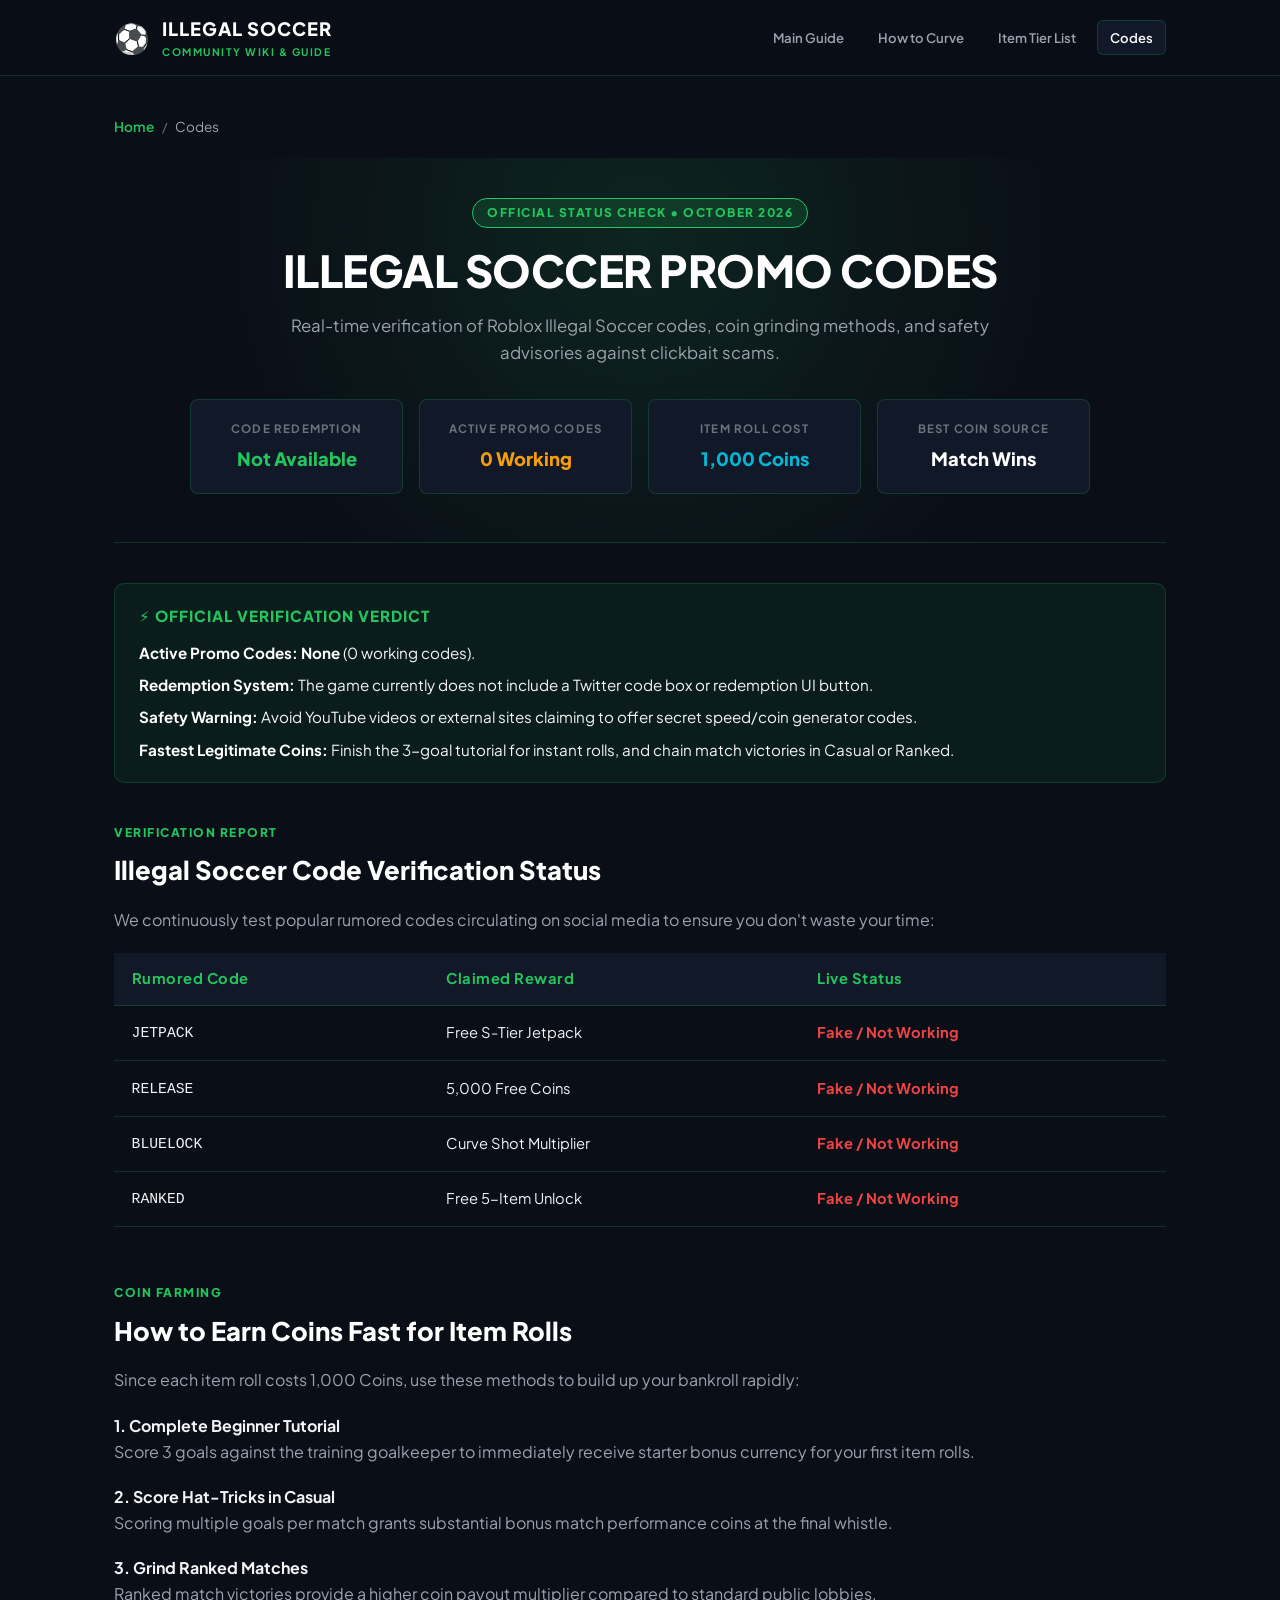
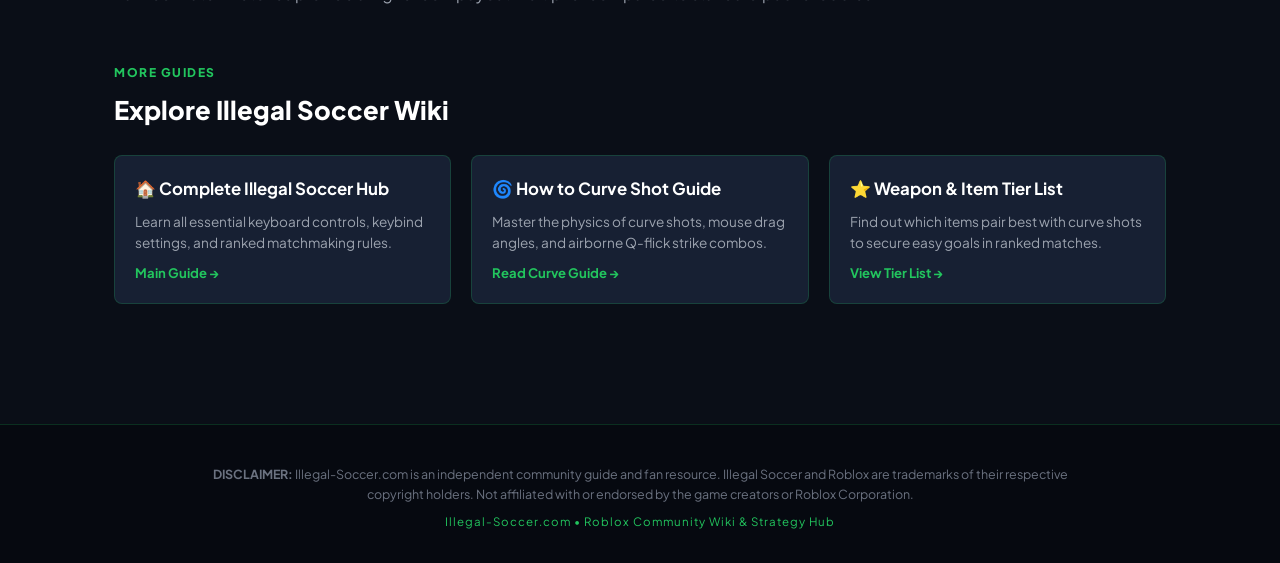
==== codes/index.html @ def61ebc "Initial commit: Illegal-Soccer.com complete community wiki, curve shot guide, tier list, codes, and " ====
<!DOCTYPE html>
<html lang="en">
<head>
  <meta charset="UTF-8">
  <meta name="viewport" content="width=device-width, initial-scale=1.0">
  <title>Illegal Soccer Codes (October 2026) - Working Promo Codes & Free Coins Guide</title>
  <meta name="description" content="Check the latest Roblox Illegal Soccer codes for October 2026. Official code verification, how to get free coins for item rolls, and scam prevention.">
  <meta name="keywords" content="illegal soccer codes, illegal soccer roblox codes, illegal soccer promo codes, illegal soccer free coins, illegal soccer secret codes">
  
  <link rel="canonical" href="https://illegal-soccer.com/codes/">
  <meta property="og:title" content="Illegal Soccer Codes (October 2026) - Working Status & Free Coins">
  <meta property="og:description" content="Verified status of Roblox Illegal Soccer promo codes. Learn how to earn free coins and avoid fake code scams.">
  <meta property="og:type" content="article">
  <meta property="og:url" content="https://illegal-soccer.com/codes/">
  <link rel="icon" href="data:image/svg+xml,<svg xmlns=%22http://www.w3.org/2000/svg%22 viewBox=%220 0 100 100%22><text y=%22.9em%22 font-size=%2290%22>⚽</text></svg>">
  
  <!-- Structured Data JSON-LD -->
  <script type="application/ld+json">
  {
    "@context": "https://schema.org",
    "@graph": [
      {
        "@type": "BreadcrumbList",
        "itemListElement": [
          {
            "@type": "ListItem",
            "position": 1,
            "name": "Home",
            "item": "https://illegal-soccer.com/"
          },
          {
            "@type": "ListItem",
            "position": 2,
            "name": "Codes",
            "item": "https://illegal-soccer.com/codes/"
          }
        ]
      },
      {
        "@type": "Article",
        "@id": "https://illegal-soccer.com/codes/#article",
        "headline": "Roblox Illegal Soccer Promo Codes & Verification Status (2026)",
        "description": "Real-time verification of Roblox Illegal Soccer codes, coin grinding methods, and safety warnings.",
        "inLanguage": "en-US",
        "datePublished": "2026-10-04",
        "dateModified": "2026-10-04",
        "author": {
          "@type": "Organization",
          "name": "Illegal Soccer Community Wiki"
        }
      },
      {
        "@type": "FAQPage",
        "mainEntity": [
          {
            "@type": "Question",
            "name": "Are there any working codes for Illegal Soccer?",
            "acceptedAnswer": {
              "@type": "Answer",
              "text": "No. As of October 2026, Illegal Soccer does NOT have an active code redemption menu or text box."
            }
          },
          {
            "@type": "Question",
            "name": "How do you earn free Coins for item rolls in Illegal Soccer?",
            "acceptedAnswer": {
              "@type": "Answer",
              "text": "Complete the beginner tutorial (score 3 goals), play public matches, win ranked games, and complete match milestones to earn Coins for 1,000-coin item shop rolls."
            }
          }
        ]
      }
    ]
  }
  </script>

  <!-- Google Fonts -->
  <link rel="preconnect" href="https://fonts.googleapis.com">
  <link rel="preconnect" href="https://fonts.gstatic.com" crossorigin>
  <link href="https://fonts.googleapis.com/css2?family=Plus+Jakarta+Sans:wght@400;500;600;700;800;900&family=JetBrains+Mono:wght@600;700&display=swap" rel="stylesheet">
  
  <link rel="stylesheet" href="../style.css">
</head>
<body>
  <!-- Header Bar -->
  <header class="site-header">
    <div class="header-content">
      <a href="/" class="brand-logo">
        <span class="ball-icon">⚽</span>
        <div class="logo-text">
          <span class="brand-title">ILLEGAL SOCCER</span>
          <span class="brand-sub">COMMUNITY WIKI & GUIDE</span>
        </div>
      </a>
      <nav class="top-nav">
        <a href="/" class="nav-link">Main Guide</a>
        <a href="/how-to-curve/" class="nav-link">How to Curve</a>
        <a href="/tier-list/" class="nav-link">Item Tier List</a>
        <a href="/codes/" class="nav-link active">Codes</a>
      </nav>
    </div>
  </header>

  <!-- Main Container -->
  <main class="main-content">
    <!-- Breadcrumbs -->
    <nav class="breadcrumbs-nav" aria-label="Breadcrumb">
      <a href="/">Home</a>
      <span class="sep">/</span>
      <span class="current">Codes</span>
    </nav>

    <!-- Hero Banner -->
    <section class="hero-section">
      <div class="badge-tag">OFFICIAL STATUS CHECK • OCTOBER 2026</div>
      <h1 class="hero-title">ILLEGAL SOCCER PROMO CODES</h1>
      <p class="hero-sub">
        Real-time verification of Roblox Illegal Soccer codes, coin grinding methods, and safety advisories against clickbait scams.
      </p>
      
      <!-- Key Stats Callout -->
      <div class="quick-facts-grid">
        <div class="fact-card">
          <div class="fact-label">CODE REDEMPTION</div>
          <div class="fact-val text-accent">Not Available</div>
        </div>
        <div class="fact-card">
          <div class="fact-label">ACTIVE PROMO CODES</div>
          <div class="fact-val text-gold">0 Working</div>
        </div>
        <div class="fact-card">
          <div class="fact-label">ITEM ROLL COST</div>
          <div class="fact-val text-cyan">1,000 Coins</div>
        </div>
        <div class="fact-card">
          <div class="fact-label">BEST COIN SOURCE</div>
          <div class="fact-val">Match Wins</div>
        </div>
      </div>
    </section>

    <!-- GEO Direct Answer Box -->
    <div class="geo-direct-answer">
      <h3>⚡ Official Verification Verdict</h3>
      <ul>
        <li><strong>Active Promo Codes:</strong> <strong>None</strong> (0 working codes).</li>
        <li><strong>Redemption System:</strong> The game currently does not include a Twitter code box or redemption UI button.</li>
        <li><strong>Safety Warning:</strong> Avoid YouTube videos or external sites claiming to offer secret speed/coin generator codes.</li>
        <li><strong>Fastest Legitimate Coins:</strong> Finish the 3-goal tutorial for instant rolls, and chain match victories in Casual or Ranked.</li>
      </ul>
    </div>

    <!-- Code Verification Table -->
    <section class="content-block">
      <div class="section-badge">VERIFICATION REPORT</div>
      <h2>Illegal Soccer Code Verification Status</h2>
      <p>
        We continuously test popular rumored codes circulating on social media to ensure you don't waste your time:
      </p>

      <div class="table-responsive">
        <table class="data-table">
          <thead>
            <tr>
              <th>Rumored Code</th>
              <th>Claimed Reward</th>
              <th>Live Status</th>
            </tr>
          </thead>
          <tbody>
            <tr>
              <td><code>JETPACK</code></td>
              <td>Free S-Tier Jetpack</td>
              <td><span style="color: #ef4444; font-weight:700;">Fake / Not Working</span></td>
            </tr>
            <tr>
              <td><code>RELEASE</code></td>
              <td>5,000 Free Coins</td>
              <td><span style="color: #ef4444; font-weight:700;">Fake / Not Working</span></td>
            </tr>
            <tr>
              <td><code>BLUELOCK</code></td>
              <td>Curve Shot Multiplier</td>
              <td><span style="color: #ef4444; font-weight:700;">Fake / Not Working</span></td>
            </tr>
            <tr>
              <td><code>RANKED</code></td>
              <td>Free 5-Item Unlock</td>
              <td><span style="color: #ef4444; font-weight:700;">Fake / Not Working</span></td>
            </tr>
          </tbody>
        </table>
      </div>
    </section>

    <!-- How to Get Free Coins -->
    <section class="content-block">
      <div class="section-badge">COIN FARMING</div>
      <h2>How to Earn Coins Fast for Item Rolls</h2>
      <p>
        Since each item roll costs 1,000 Coins, use these methods to build up your bankroll rapidly:
      </p>

      <div class="tips-grid">
        <div class="tip-box">
          <h4>1. Complete Beginner Tutorial</h4>
          <p>Score 3 goals against the training goalkeeper to immediately receive starter bonus currency for your first item rolls.</p>
        </div>
        <div class="tip-box">
          <h4>2. Score Hat-Tricks in Casual</h4>
          <p>Scoring multiple goals per match grants substantial bonus match performance coins at the final whistle.</p>
        </div>
        <div class="tip-box">
          <h4>3. Grind Ranked Matches</h4>
          <p>Ranked match victories provide a higher coin payout multiplier compared to standard public lobbies.</p>
        </div>
      </div>
    </section>

    <!-- Hub Cards Navigation -->
    <section class="content-block">
      <div class="section-badge">MORE GUIDES</div>
      <h2>Explore Illegal Soccer Wiki</h2>
      <div class="hub-nav-grid">
        <a href="/" class="hub-card">
          <h4>🏠 Complete Illegal Soccer Hub</h4>
          <p>Learn all essential keyboard controls, keybind settings, and ranked matchmaking rules.</p>
          <span class="hub-link-text">Main Guide →</span>
        </a>
        <a href="/how-to-curve/" class="hub-card">
          <h4>🌀 How to Curve Shot Guide</h4>
          <p>Master the physics of curve shots, mouse drag angles, and airborne Q-flick strike combos.</p>
          <span class="hub-link-text">Read Curve Guide →</span>
        </a>
        <a href="/tier-list/" class="hub-card">
          <h4>⭐ Weapon & Item Tier List</h4>
          <p>Find out which items pair best with curve shots to secure easy goals in ranked matches.</p>
          <span class="hub-link-text">View Tier List →</span>
        </a>
      </div>
    </section>
  </main>

  <!-- Site Footer -->
  <footer class="site-footer">
    <div class="footer-content">
      <p class="disclaimer-text">
        <strong>DISCLAIMER:</strong> Illegal-Soccer.com is an independent community guide and fan resource. Illegal Soccer and Roblox are trademarks of their respective copyright holders. Not affiliated with or endorsed by the game creators or Roblox Corporation.
      </p>
      <p class="copyright-sub">Illegal-Soccer.com • Roblox Community Wiki & Strategy Hub</p>
    </div>
  </footer>

  <script src="../app.js"></script>
</body>
</html>
---- style.css ----
:root {
  --bg-main: #0a0e17;
  --bg-card: #111827;
  --bg-card-hover: #172033;
  --border-color: rgba(34, 197, 94, 0.2);
  --border-glow: rgba(34, 197, 94, 0.4);
  --primary-accent: #22c55e;
  --primary-hover: #16a34a;
  --accent-cyan: #06b6d4;
  --accent-gold: #f59e0b;
  --accent-red: #ef4444;
  --text-main: #f3f4f6;
  --text-muted: #9ca3af;
  --text-dim: #6b7280;
  --font-sans: 'Plus Jakarta Sans', system-ui, -apple-system, sans-serif;
  --font-mono: 'JetBrains Mono', monospace;
}

* {
  box-sizing: border-box;
  margin: 0;
  padding: 0;
}

body {
  background-color: var(--bg-main);
  color: var(--text-main);
  font-family: var(--font-sans);
  line-height: 1.6;
  min-height: 100vh;
  display: flex;
  flex-direction: column;
}

/* Header */
.site-header {
  background: rgba(10, 14, 23, 0.92);
  backdrop-filter: blur(12px);
  border-bottom: 1px solid var(--border-color);
  position: sticky;
  top: 0;
  z-index: 100;
}

.header-content {
  max-width: 1100px;
  margin: 0 auto;
  padding: 0.9rem 1.5rem;
  display: flex;
  align-items: center;
  justify-content: space-between;
  flex-wrap: wrap;
  gap: 1rem;
}

.brand-logo {
  display: flex;
  align-items: center;
  gap: 0.75rem;
  text-decoration: none;
  color: #fff;
}

.ball-icon {
  font-size: 1.8rem;
}

.logo-text {
  display: flex;
  flex-direction: column;
}

.brand-title {
  font-weight: 900;
  font-size: 1.15rem;
  letter-spacing: 1px;
}

.brand-sub {
  font-size: 0.65rem;
  font-weight: 700;
  letter-spacing: 1.5px;
  color: var(--primary-accent);
}

.top-nav {
  display: flex;
  gap: 0.5rem;
  flex-wrap: wrap;
}

.nav-link {
  color: var(--text-muted);
  text-decoration: none;
  font-size: 0.82rem;
  font-weight: 600;
  padding: 0.35rem 0.75rem;
  border-radius: 6px;
  border: 1px solid transparent;
  transition: all 0.2s ease;
}

.nav-link:hover, .nav-link.active {
  color: #fff;
  border-color: var(--border-color);
  background: var(--bg-card);
}

/* Main Container */
.main-content {
  max-width: 1100px;
  margin: 0 auto;
  padding: 2rem 1.5rem 4rem 1.5rem;
  width: 100%;
}

/* Breadcrumbs */
.breadcrumbs-nav {
  padding: 0.5rem 0 1.25rem 0;
  font-size: 0.85rem;
  color: var(--text-dim);
  display: flex;
  align-items: center;
  gap: 0.5rem;
  flex-wrap: wrap;
}

.breadcrumbs-nav a {
  color: var(--primary-accent);
  text-decoration: none;
  font-weight: 600;
}

.breadcrumbs-nav a:hover {
  text-decoration: underline;
}

.breadcrumbs-nav .sep {
  color: var(--text-dim);
  font-size: 0.8rem;
}

.breadcrumbs-nav .current {
  color: var(--text-muted);
}

/* Hero Section */
.hero-section {
  text-align: center;
  padding: 2.5rem 1rem 3rem 1rem;
  background: radial-gradient(circle at 50% 20%, rgba(34, 197, 94, 0.12) 0%, rgba(10, 14, 23, 0) 70%);
  border-bottom: 1px solid var(--border-color);
  margin-bottom: 2.5rem;
}

.badge-tag {
  display: inline-block;
  padding: 0.3rem 0.85rem;
  background: rgba(34, 197, 94, 0.15);
  border: 1px solid var(--primary-accent);
  color: var(--primary-accent);
  font-size: 0.75rem;
  font-weight: 800;
  border-radius: 20px;
  letter-spacing: 1.5px;
  margin-bottom: 1rem;
}

.hero-title {
  font-size: clamp(2rem, 5vw, 2.75rem);
  font-weight: 900;
  line-height: 1.2;
  margin-bottom: 1rem;
  letter-spacing: -0.5px;
  color: #fff;
}

.hero-sub {
  max-width: 760px;
  margin: 0 auto 2rem auto;
  color: var(--text-muted);
  font-size: 1.05rem;
  line-height: 1.6;
}

/* Quick Facts Grid */
.quick-facts-grid {
  display: grid;
  grid-template-columns: repeat(auto-fit, minmax(200px, 1fr));
  gap: 1rem;
  max-width: 900px;
  margin: 0 auto;
}

.fact-card {
  background: var(--bg-card);
  border: 1px solid var(--border-color);
  border-radius: 8px;
  padding: 1.25rem 1rem;
  text-align: center;
}

.fact-label {
  font-size: 0.72rem;
  font-weight: 700;
  letter-spacing: 1.2px;
  color: var(--text-dim);
  margin-bottom: 0.35rem;
}

.fact-val {
  font-size: 1.15rem;
  font-weight: 800;
  color: #fff;
}

.text-accent { color: var(--primary-accent); }
.text-cyan { color: var(--accent-cyan); }
.text-gold { color: var(--accent-gold); }
.text-red { color: var(--accent-red); }

/* GEO Direct Answer Box */
.geo-direct-answer {
  background: rgba(34, 197, 94, 0.08);
  border: 1px solid var(--border-color);
  border-radius: 10px;
  padding: 1.25rem 1.5rem;
  margin-bottom: 2.5rem;
}

.geo-direct-answer h3 {
  font-size: 0.95rem;
  font-weight: 800;
  letter-spacing: 1px;
  color: var(--primary-accent);
  margin-bottom: 0.75rem;
  text-transform: uppercase;
}

.geo-direct-answer ul {
  list-style: none;
  display: flex;
  flex-direction: column;
  gap: 0.5rem;
  font-size: 0.95rem;
  color: var(--text-main);
}

.geo-direct-answer li strong {
  color: #fff;
}

/* Content Blocks */
.content-block {
  margin-bottom: 3.5rem;
}

.section-badge {
  color: var(--primary-accent);
  font-size: 0.75rem;
  font-weight: 800;
  letter-spacing: 1.5px;
  margin-bottom: 0.5rem;
}

.content-block h2 {
  font-size: 1.6rem;
  font-weight: 800;
  color: #fff;
  margin-bottom: 1rem;
}

.content-block p {
  color: var(--text-muted);
  font-size: 1rem;
  margin-bottom: 1.25rem;
}

/* Guide Callout Box */
.guide-callout-box {
  background: rgba(17, 24, 39, 0.85);
  border: 1px solid var(--border-color);
  border-radius: 8px;
  padding: 1.5rem;
  margin-bottom: 1.5rem;
}

.guide-callout-box h3 {
  font-size: 1.15rem;
  color: #fff;
  margin-bottom: 0.75rem;
}

.step-list {
  padding-left: 1.4rem;
  display: flex;
  flex-direction: column;
  gap: 0.75rem;
  color: var(--text-muted);
}

.step-list strong {
  color: #fff;
}

/* Keybinds Table & Grid */
.keybind-grid {
  display: grid;
  grid-template-columns: repeat(auto-fit, minmax(220px, 1fr));
  gap: 1rem;
  margin-bottom: 1.5rem;
}

.keybind-card {
  background: var(--bg-card);
  border: 1px solid var(--border-color);
  border-radius: 8px;
  padding: 1.1rem;
  display: flex;
  align-items: center;
  justify-content: space-between;
}

.key-badge {
  background: #1f2937;
  border: 1px solid #374151;
  color: var(--primary-accent);
  padding: 0.3rem 0.6rem;
  border-radius: 6px;
  font-family: var(--font-mono);
  font-weight: 700;
  font-size: 0.88rem;
  box-shadow: 0 2px 4px rgba(0,0,0,0.4);
}

.key-action {
  font-size: 0.92rem;
  color: #fff;
  font-weight: 600;
}

/* Data Table */
.table-responsive {
  overflow-x: auto;
  margin-bottom: 1.5rem;
}

.data-table {
  width: 100%;
  border-collapse: collapse;
  font-size: 0.92rem;
}

.data-table th, .data-table td {
  padding: 0.9rem 1.1rem;
  border-bottom: 1px solid var(--border-color);
  text-align: left;
}

.data-table th {
  background: var(--bg-card);
  color: var(--primary-accent);
  font-weight: 700;
  letter-spacing: 0.5px;
}

.data-table tr:hover {
  background: rgba(34, 197, 94, 0.04);
}

/* Interactive Curve Simulator */
.interactive-card {
  background: radial-gradient(circle at 50% 0%, rgba(34, 197, 94, 0.1) 0%, var(--bg-card) 70%);
  border: 1px solid var(--border-glow);
  border-radius: 12px;
  padding: 2rem;
}

.calc-form {
  display: flex;
  flex-direction: column;
  gap: 1.25rem;
  max-width: 650px;
  margin: 1.5rem auto 0 auto;
}

.form-group {
  display: flex;
  flex-direction: column;
  gap: 0.5rem;
  text-align: left;
}

.form-group label {
  font-weight: 600;
  font-size: 0.9rem;
  color: var(--text-main);
}

.form-group input, .form-group select {
  background: #0f172a;
  border: 1px solid var(--border-color);
  border-radius: 8px;
  padding: 0.75rem 1rem;
  color: #fff;
  font-family: inherit;
  font-size: 1rem;
}

.calc-btn {
  background: var(--primary-accent);
  color: #000;
  border: none;
  border-radius: 8px;
  padding: 0.9rem 1.5rem;
  font-weight: 800;
  font-size: 1rem;
  cursor: pointer;
  transition: background 0.2s ease, transform 0.1s ease;
}

.calc-btn:hover {
  background: var(--primary-hover);
  transform: translateY(-1px);
}

.calc-output {
  background: rgba(10, 14, 23, 0.9);
  border: 1px solid var(--border-color);
  border-radius: 8px;
  padding: 1rem;
  text-align: center;
  font-family: var(--font-mono);
  font-size: 0.95rem;
  color: var(--accent-gold);
  font-weight: 600;
}

/* Tier Badges */
.tier-tag {
  display: inline-block;
  padding: 0.2rem 0.55rem;
  border-radius: 4px;
  font-weight: 800;
  font-size: 0.75rem;
  font-family: var(--font-mono);
}
.tier-s { background: rgba(239, 68, 68, 0.2); color: #f87171; border: 1px solid #ef4444; }
.tier-a { background: rgba(245, 158, 11, 0.2); color: #fbbf24; border: 1px solid #f59e0b; }
.tier-b { background: rgba(6, 182, 212, 0.2); color: #38bdf8; border: 1px solid #06b6d4; }
.tier-c { background: rgba(107, 114, 128, 0.2); color: #9ca3af; border: 1px solid #6b7280; }
.tier-d { background: rgba(75, 85, 99, 0.2); color: #6b7280; border: 1px solid #4b5563; }

/* Hub Navigation Grid */
.hub-nav-grid {
  display: grid;
  grid-template-columns: repeat(auto-fit, minmax(280px, 1fr));
  gap: 1.25rem;
  margin-top: 1.5rem;
}

.hub-card {
  background: var(--bg-card-hover);
  border: 1px solid var(--border-color);
  border-radius: 8px;
  padding: 1.25rem;
  text-decoration: none;
  color: inherit;
  transition: all 0.2s ease;
  display: flex;
  flex-direction: column;
  gap: 0.5rem;
}

.hub-card:hover {
  border-color: var(--primary-accent);
  transform: translateY(-2px);
}

.hub-card h4 {
  font-size: 1.05rem;
  color: #fff;
  font-weight: 700;
}

.hub-card p {
  font-size: 0.85rem;
  color: var(--text-muted);
  margin-bottom: 0;
}

.hub-card .hub-link-text {
  font-size: 0.82rem;
  color: var(--primary-accent);
  font-weight: 700;
  margin-top: auto;
}

/* FAQ Accordion */
.faq-accordion {
  display: flex;
  flex-direction: column;
  gap: 0.85rem;
}

.faq-item {
  background: var(--bg-card-hover);
  border: 1px solid var(--border-color);
  border-radius: 8px;
  overflow: hidden;
}

.faq-item summary {
  padding: 1rem 1.25rem;
  font-weight: 700;
  font-size: 0.98rem;
  color: #fff;
  cursor: pointer;
  list-style: none;
  display: flex;
  justify-content: space-between;
  align-items: center;
}

.faq-item summary::-webkit-details-marker {
  display: none;
}

.faq-item summary::after {
  content: "+";
  font-size: 1.2rem;
  color: var(--primary-accent);
  transition: transform 0.2s ease;
}

.faq-item[open] summary::after {
  transform: rotate(45deg);
}

.faq-answer {
  padding: 0 1.25rem 1.25rem;
  color: var(--text-muted);
  font-size: 0.92rem;
}

/* Footer */
.site-footer {
  border-top: 1px solid var(--border-color);
  background: #060910;
  padding: 2.5rem 1.5rem;
  margin-top: auto;
}

.footer-content {
  max-width: 900px;
  margin: 0 auto;
  text-align: center;
}

.disclaimer-text {
  font-size: 0.78rem;
  color: var(--text-dim);
  line-height: 1.6;
  margin-bottom: 0.5rem;
}

.copyright-sub {
  font-size: 0.72rem;
  color: var(--primary-accent);
  letter-spacing: 1px;
}
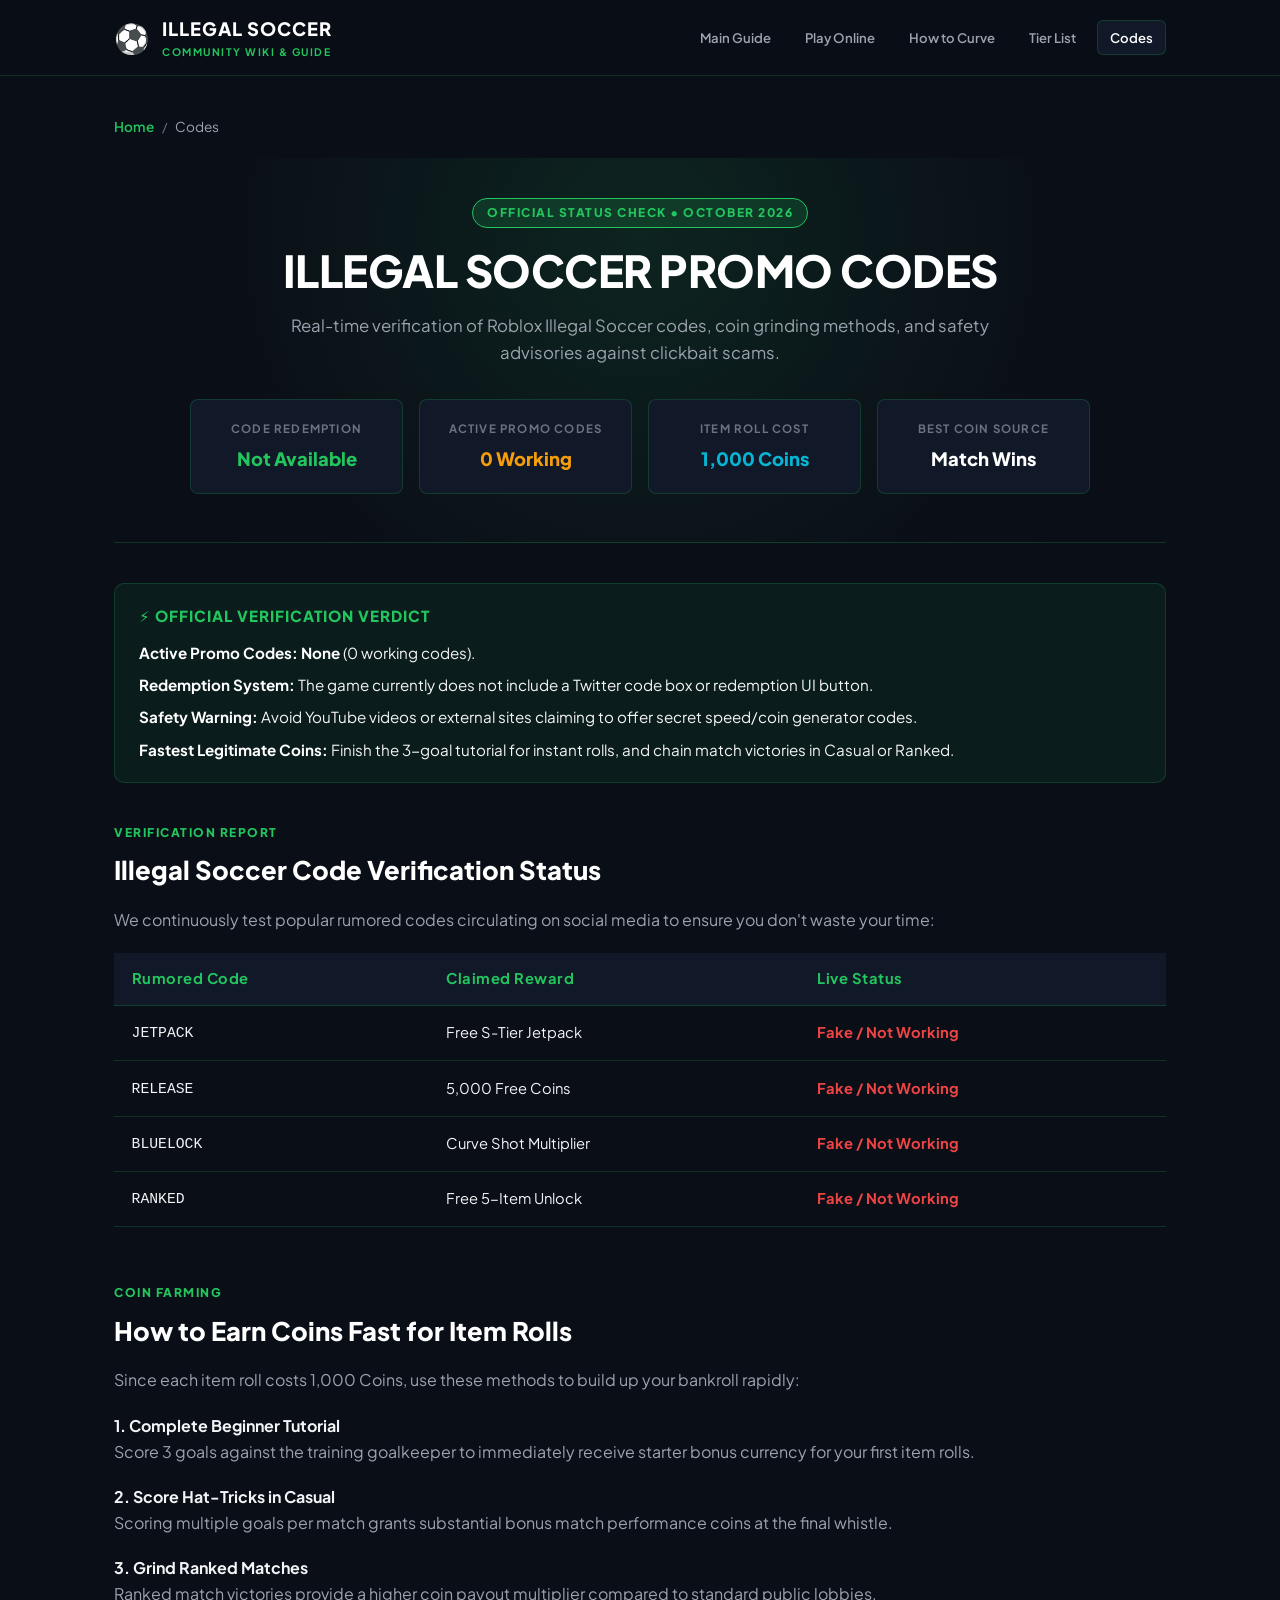
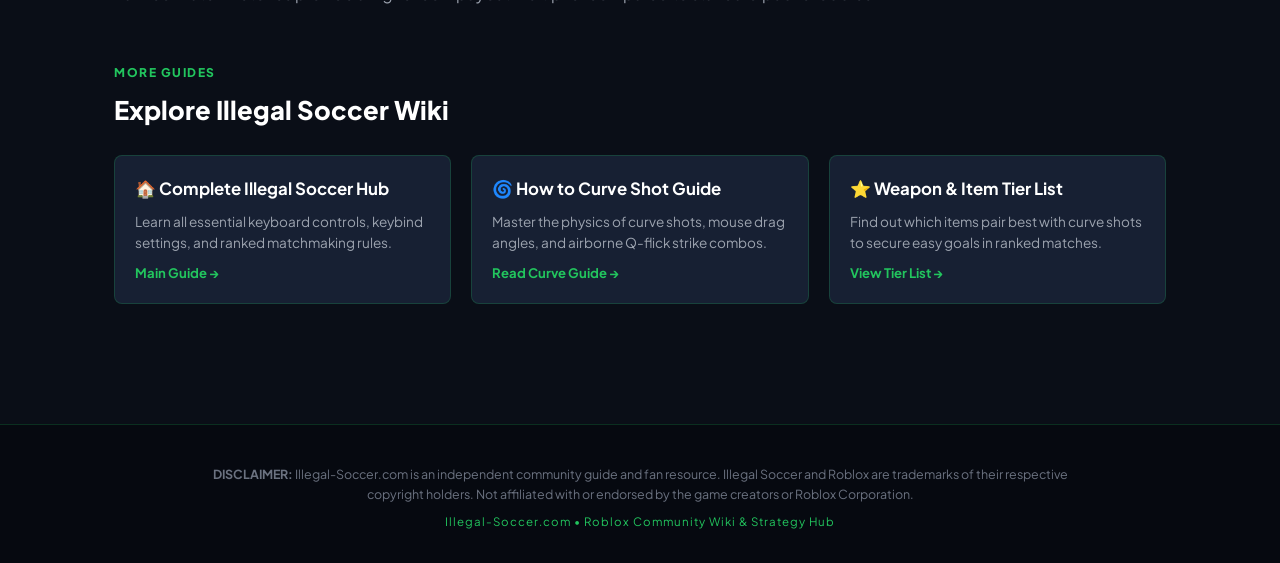
==== commit cc53bb53: "Add /play/ hub with official launch CTA, cloud guide, top free web/mobile alternatives, and interact" ====
--- a/codes/index.html
+++ b/codes/index.html
@@ -94,8 +94,9 @@
       </a>
       <nav class="top-nav">
         <a href="/" class="nav-link">Main Guide</a>
+        <a href="/play/" class="nav-link">Play Online</a>
         <a href="/how-to-curve/" class="nav-link">How to Curve</a>
-        <a href="/tier-list/" class="nav-link">Item Tier List</a>
+        <a href="/tier-list/" class="nav-link">Tier List</a>
         <a href="/codes/" class="nav-link active">Codes</a>
       </nav>
     </div>
--- a/style.css
+++ b/style.css
@@ -569,3 +569,156 @@
   color: var(--primary-accent);
   letter-spacing: 1px;
 }
+
+/* Play Now CTA & Platform Cards */
+.cta-banner-box {
+  background: radial-gradient(circle at 50% 0%, rgba(34, 197, 94, 0.2) 0%, var(--bg-card) 80%);
+  border: 1px solid var(--primary-accent);
+  border-radius: 12px;
+  padding: 2rem 1.5rem;
+  text-align: center;
+  margin-bottom: 2.5rem;
+}
+
+.cta-play-btn {
+  display: inline-flex;
+  align-items: center;
+  gap: 0.75rem;
+  background: var(--primary-accent);
+  color: #000;
+  text-decoration: none;
+  font-weight: 900;
+  font-size: 1.2rem;
+  padding: 1rem 2.2rem;
+  border-radius: 10px;
+  box-shadow: 0 0 20px rgba(34, 197, 94, 0.4);
+  transition: all 0.2s ease;
+  margin: 1rem 0;
+}
+
+.cta-play-btn:hover {
+  background: #4ade80;
+  transform: translateY(-2px);
+  box-shadow: 0 0 30px rgba(34, 197, 94, 0.6);
+}
+
+.platform-grid {
+  display: grid;
+  grid-template-columns: repeat(auto-fit, minmax(240px, 1fr));
+  gap: 1.25rem;
+  margin: 1.5rem 0;
+}
+
+.platform-card {
+  background: var(--bg-card);
+  border: 1px solid var(--border-color);
+  border-radius: 8px;
+  padding: 1.25rem;
+  display: flex;
+  flex-direction: column;
+  gap: 0.5rem;
+}
+
+.platform-card h4 {
+  font-size: 1.1rem;
+  color: #fff;
+  display: flex;
+  align-items: center;
+  gap: 0.5rem;
+}
+
+.platform-card p {
+  font-size: 0.88rem;
+  color: var(--text-muted);
+  margin-bottom: 0;
+}
+
+/* Alternatives Cards */
+.alt-game-grid {
+  display: grid;
+  grid-template-columns: repeat(auto-fit, minmax(280px, 1fr));
+  gap: 1.5rem;
+  margin: 1.5rem 0;
+}
+
+.alt-card {
+  background: var(--bg-card);
+  border: 1px solid var(--border-color);
+  border-radius: 10px;
+  padding: 1.5rem;
+  display: flex;
+  flex-direction: column;
+  gap: 0.75rem;
+}
+
+.alt-card-header {
+  display: flex;
+  justify-content: space-between;
+  align-items: flex-start;
+  gap: 0.5rem;
+}
+
+.alt-card-title {
+  font-size: 1.15rem;
+  font-weight: 800;
+  color: #fff;
+}
+
+.alt-badge {
+  font-size: 0.72rem;
+  font-weight: 800;
+  padding: 0.2rem 0.5rem;
+  border-radius: 4px;
+  background: rgba(6, 182, 212, 0.15);
+  color: var(--accent-cyan);
+  border: 1px solid rgba(6, 182, 212, 0.4);
+}
+
+.alt-card p {
+  font-size: 0.9rem;
+  color: var(--text-muted);
+  margin-bottom: 0;
+}
+
+.alt-play-link {
+  display: inline-block;
+  color: var(--primary-accent);
+  font-size: 0.85rem;
+  font-weight: 700;
+  text-decoration: none;
+  margin-top: auto;
+}
+
+.alt-play-link:hover {
+  text-decoration: underline;
+}
+
+/* Canvas Mini Shootout Game */
+.mini-game-container {
+  background: #09121d;
+  border: 1px solid var(--border-glow);
+  border-radius: 12px;
+  padding: 1.5rem;
+  text-align: center;
+  margin: 2rem 0;
+}
+
+#shootoutCanvas {
+  background: #14532d;
+  border: 2px solid #22c55e;
+  border-radius: 8px;
+  max-width: 100%;
+  box-shadow: inset 0 0 20px rgba(0,0,0,0.5);
+  cursor: crosshair;
+}
+
+.game-controls-bar {
+  display: flex;
+  justify-content: center;
+  align-items: center;
+  gap: 1.5rem;
+  margin-top: 1rem;
+  flex-wrap: wrap;
+  font-size: 0.95rem;
+}
+
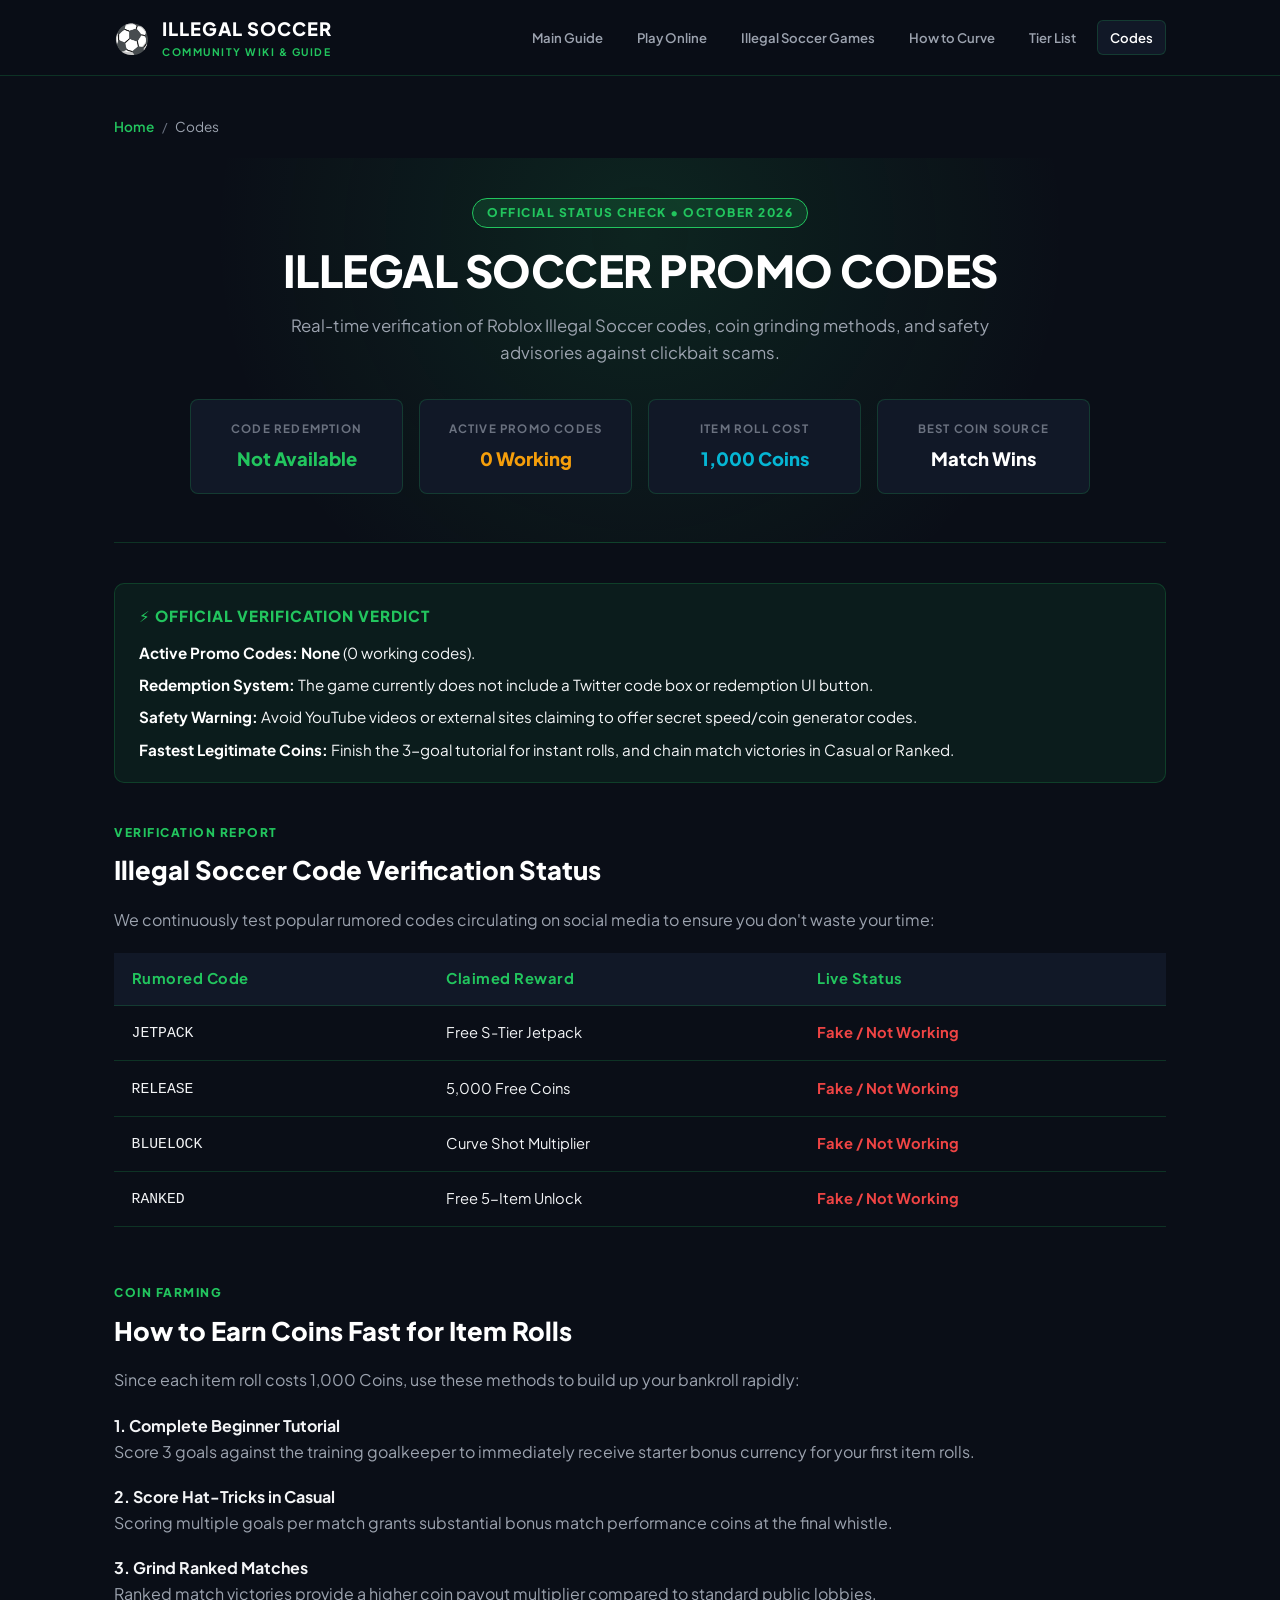
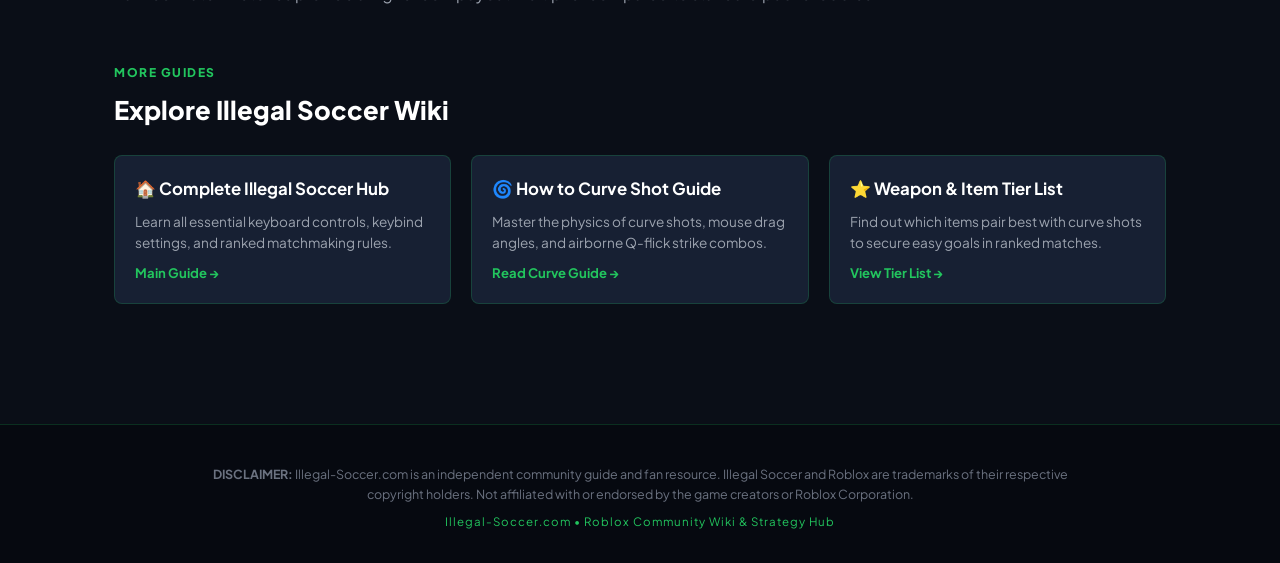
==== commit c02d135e: "Optimize Football Legends top arcade viewport with fullscreen toolbar, mask iframe clutter, and stan" ====
--- a/codes/index.html
+++ b/codes/index.html
@@ -79,7 +79,7 @@
   <link rel="preconnect" href="https://fonts.gstatic.com" crossorigin>
   <link href="https://fonts.googleapis.com/css2?family=Plus+Jakarta+Sans:wght@400;500;600;700;800;900&family=JetBrains+Mono:wght@600;700&display=swap" rel="stylesheet">
   
-  <link rel="stylesheet" href="../style.css">
+  <link rel="stylesheet" href="/style.css">
 </head>
 <body>
   <!-- Header Bar -->
@@ -95,6 +95,7 @@
       <nav class="top-nav">
         <a href="/" class="nav-link">Main Guide</a>
         <a href="/play/" class="nav-link">Play Online</a>
+        <a href="/illegal-soccer-games/" class="nav-link">Illegal Soccer Games</a>
         <a href="/how-to-curve/" class="nav-link">How to Curve</a>
         <a href="/tier-list/" class="nav-link">Tier List</a>
         <a href="/codes/" class="nav-link active">Codes</a>
@@ -252,6 +253,6 @@
     </div>
   </footer>
 
-  <script src="../app.js"></script>
+  <script src="/app.js"></script>
 </body>
 </html>
--- a/style.css
+++ b/style.css
@@ -722,3 +722,132 @@
   font-size: 0.95rem;
 }
 
+/* Embedded Game Iframe Container */
+.game-iframe-wrapper {
+  position: relative;
+  width: 100%;
+  height: 0;
+  padding-bottom: 58%; /* Aspect ratio matching game canvas */
+  background: #000;
+  border-radius: 12px;
+  overflow: hidden;
+  border: 1px solid var(--border-glow);
+  margin: 0.5rem auto 1rem auto;
+  box-shadow: 0 10px 30px rgba(0, 0, 0, 0.6);
+}
+
+.game-iframe-wrapper iframe {
+  position: absolute;
+  top: 0;
+  left: 0;
+  width: 100%;
+  height: calc(100% + 45px); /* Smoothly masks out bottom 1.0.7p text */
+  border: none;
+}
+
+/* Game Detail Spec Badges */
+.game-meta-pills {
+  display: flex;
+  flex-wrap: wrap;
+  gap: 0.75rem;
+  margin-bottom: 1.5rem;
+}
+
+.meta-pill {
+  background: var(--bg-card);
+  border: 1px solid var(--border-color);
+  padding: 0.35rem 0.8rem;
+  border-radius: 6px;
+  font-size: 0.82rem;
+  color: var(--text-muted);
+  display: flex;
+  align-items: center;
+  gap: 0.4rem;
+}
+
+.meta-pill strong {
+  color: #fff;
+}
+
+/* Arcade Action Toolbar */
+.game-action-toolbar {
+  background: var(--bg-card);
+  border: 1px solid var(--border-color);
+  border-radius: 8px;
+  padding: 0.6rem 1rem;
+  display: flex;
+  justify-content: space-between;
+  align-items: center;
+  flex-wrap: wrap;
+  gap: 0.75rem;
+  margin-bottom: 2rem;
+}
+
+.left-tools, .right-tools {
+  display: flex;
+  align-items: center;
+  gap: 0.5rem;
+  flex-wrap: wrap;
+}
+
+.arcade-tool-btn {
+  background: #1f293d;
+  color: var(--text-main);
+  border: 1px solid var(--border-color);
+  padding: 0.4rem 0.85rem;
+  border-radius: 6px;
+  font-size: 0.82rem;
+  font-weight: 700;
+  cursor: pointer;
+  display: inline-flex;
+  align-items: center;
+  gap: 0.4rem;
+  transition: all 0.2s ease;
+  font-family: inherit;
+}
+
+.arcade-tool-btn:hover {
+  background: rgba(34, 197, 94, 0.15);
+  border-color: var(--primary-accent);
+  color: #fff;
+}
+
+.arcade-tool-btn.primary-tool {
+  background: rgba(34, 197, 94, 0.2);
+  color: var(--primary-accent);
+  border-color: var(--primary-accent);
+}
+
+.arcade-tool-btn.primary-tool:hover {
+  background: var(--primary-accent);
+  color: #000;
+}
+
+/* Theater Mode Expansion */
+.theater-active .game-iframe-wrapper {
+  max-width: 100vw !important;
+  margin-left: calc(-50vw + 50%) !important;
+  margin-right: calc(-50vw + 50%) !important;
+  width: 100vw !important;
+  border-radius: 0 !important;
+  border-left: none;
+  border-right: none;
+}
+
+/* Fullscreen CSS Override */
+.game-iframe-wrapper:fullscreen,
+.game-iframe-wrapper:-webkit-full-screen {
+  width: 100vw !important;
+  height: 100vh !important;
+  max-width: 100vw !important;
+  padding-bottom: 0 !important;
+  border-radius: 0 !important;
+  border: none !important;
+  background: #000 !important;
+}
+
+.game-iframe-wrapper:fullscreen iframe,
+.game-iframe-wrapper:-webkit-full-screen iframe {
+  width: 100% !important;
+  height: 100% !important;
+}
